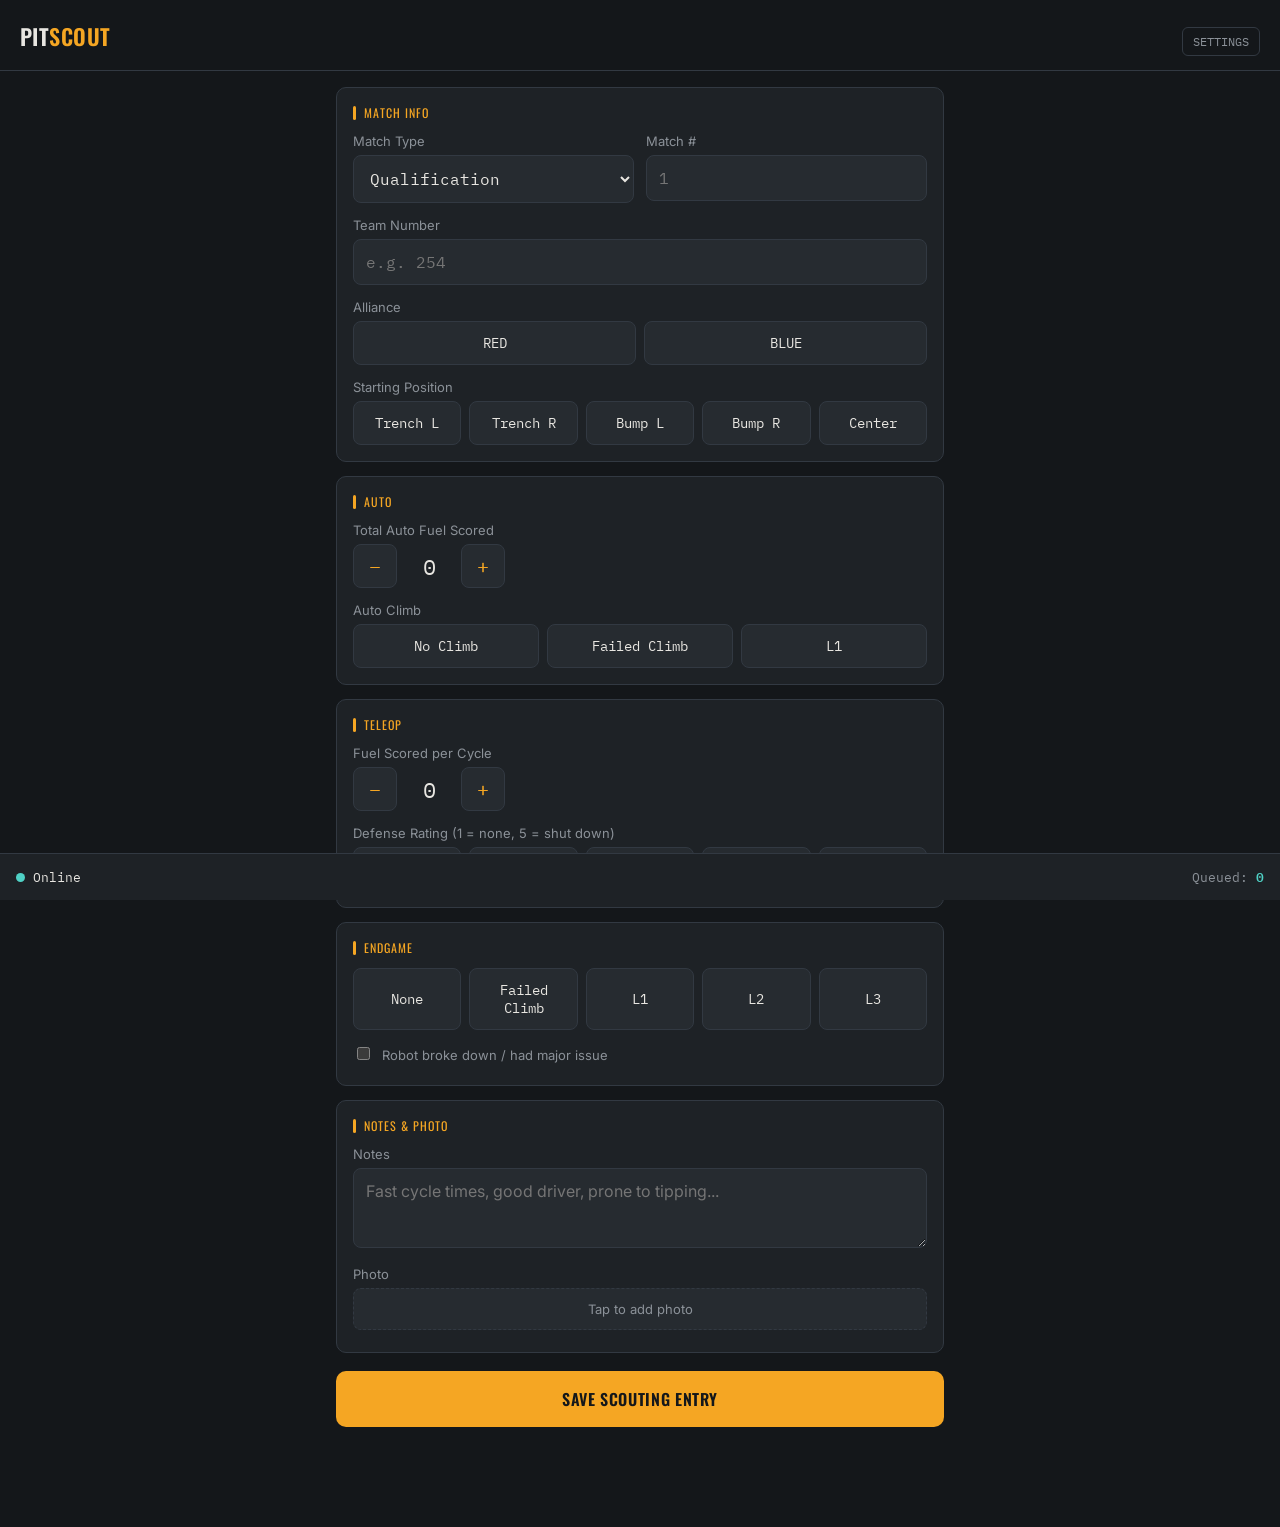
==== index.html @ bab29b84 "Add files via upload" ====
<!DOCTYPE html>
<html lang="en">
<head>
<meta charset="UTF-8" />
<meta name="viewport" content="width=device-width, initial-scale=1, maximum-scale=1, user-scalable=no" />
<meta name="theme-color" content="#14171A" />
<title>FRC Scouting</title>
<link rel="manifest" href="manifest.json" />
<link rel="stylesheet" href="styles.css" />
</head>
<body>

<header class="app-header">
  <div class="brand">Pit<span>Scout</span></div>
  <button class="settings-btn" id="settingsBtn">SETTINGS</button>
</header>

<main>
  <form id="scoutForm">

    <div class="card">
      <p class="card-label">Match Info</p>
      <div class="row-2">
        <div class="field">
          <label for="matchType">Match Type</label>
          <select id="matchType">
            <option value="Qual">Qualification</option>
            <option value="Playoff">Playoff</option>
            <option value="Practice">Practice</option>
          </select>
        </div>
        <div class="field">
          <label for="matchNumber">Match #</label>
          <input type="number" id="matchNumber" inputmode="numeric" placeholder="1" required />
        </div>
      </div>
      <div class="field">
        <label for="teamNumber">Team Number</label>
        <input type="number" id="teamNumber" inputmode="numeric" placeholder="e.g. 254" required />
      </div>
      <div class="field">
        <label>Alliance</label>
        <div class="toggle-group" id="allianceGroup">
          <button type="button" class="toggle-btn alliance-red" data-value="red">RED</button>
          <button type="button" class="toggle-btn alliance-blue" data-value="blue">BLUE</button>
        </div>
      </div>
      <div class="field" style="margin-bottom:0">
        <label>Starting Position</label>
        <div class="toggle-group" id="startingPositionGroup">
          <button type="button" class="toggle-btn" data-value="Trench (left)">Trench L</button>
          <button type="button" class="toggle-btn" data-value="Trench (right)">Trench R</button>
          <button type="button" class="toggle-btn" data-value="Bump (left)">Bump L</button>
          <button type="button" class="toggle-btn" data-value="Bump (right)">Bump R</button>
          <button type="button" class="toggle-btn" data-value="Center">Center</button>
        </div>
      </div>
    </div>

    <div class="card">
      <p class="card-label">Auto</p>
      <div class="field">
        <label>Total Auto Fuel Scored</label>
        <div class="stepper">
          <button type="button" data-target="autoScore" data-delta="-1">−</button>
          <span class="value" id="autoScoreVal">0</span>
          <button type="button" data-target="autoScore" data-delta="1">+</button>
        </div>
      </div>
      <div class="field" style="margin-bottom:0">
        <label>Auto Climb</label>
        <div class="toggle-group" id="autoClimbGroup">
          <button type="button" class="toggle-btn" data-value="No Climb">No Climb</button>
          <button type="button" class="toggle-btn" data-value="Failed Climb">Failed Climb</button>
          <button type="button" class="toggle-btn" data-value="L1">L1</button>
        </div>
      </div>
    </div>

    <div class="card">
      <p class="card-label">Teleop</p>
      <div class="field">
        <label>Fuel Scored per Cycle</label>
        <div class="stepper">
          <button type="button" data-target="teleopScore" data-delta="-1">−</button>
          <span class="value" id="teleopScoreVal">0</span>
          <button type="button" data-target="teleopScore" data-delta="1">+</button>
        </div>
      </div>
      <div class="field">
        <label>Defense Rating (1 = none, 5 = shut down)</label>
        <div class="toggle-group" id="defenseGroup">
          <button type="button" class="toggle-btn" data-value="1">1</button>
          <button type="button" class="toggle-btn" data-value="2">2</button>
          <button type="button" class="toggle-btn" data-value="3">3</button>
          <button type="button" class="toggle-btn" data-value="4">4</button>
          <button type="button" class="toggle-btn" data-value="5">5</button>
        </div>
      </div>
    </div>

    <div class="card">
      <p class="card-label">Endgame</p>
      <div class="field">
        <div class="toggle-group" id="endgameGroup">
          <button type="button" class="toggle-btn" data-value="None">None</button>
          <button type="button" class="toggle-btn" data-value="Failed Climb">Failed Climb</button>
          <button type="button" class="toggle-btn" data-value="L1">L1</button>
          <button type="button" class="toggle-btn" data-value="L2">L2</button>
          <button type="button" class="toggle-btn" data-value="L3">L3</button>
        </div>
      </div>
      <div class="field" style="margin-bottom:0">
        <label>
          <input type="checkbox" id="brokeDown" style="width:auto;display:inline-block;margin-right:8px;" />
          Robot broke down / had major issue
        </label>
      </div>
    </div>

    <div class="card">
      <p class="card-label">Notes &amp; Photo</p>
      <div class="field">
        <label for="notes">Notes</label>
        <textarea id="notes" placeholder="Fast cycle times, good driver, prone to tipping..."></textarea>
      </div>
      <div class="field" style="margin-bottom:0">
        <label>Photo</label>
        <div class="photo-input-wrap">
          <label class="photo-btn" for="photoInput">Tap to add photo</label>
          <input type="file" id="photoInput" accept="image/*" capture="environment" style="display:none" />
          <img id="photoPreview" class="photo-preview" alt="preview" />
        </div>
      </div>
    </div>

    <button type="submit" class="submit-btn">Save Scouting Entry</button>
  </form>
</main>

<div class="telemetry-bar">
  <div class="telemetry-status">
    <span class="status-dot" id="statusDot"></span>
    <span id="statusText">Offline</span>
  </div>
  <div class="telemetry-queue">
    Queued: <span class="count zero" id="queueCount">0</span>
  </div>
</div>

<div class="toast" id="toast"></div>

<div class="modal-overlay" id="settingsModal">
  <div class="modal">
    <h2>Settings</h2>
    <div class="field">
      <label for="scouterName">Your Name</label>
      <input type="text" id="scouterName" placeholder="e.g. Jordan" />
    </div>
    <div class="field">
      <label for="eventKey">Event Key (TBA code, optional)</label>
      <input type="text" id="eventKey" placeholder="e.g. 2026txaus" />
    </div>
    <div class="field" style="margin-bottom:0">
      <label for="apiUrl">Apps Script Web App URL</label>
      <input type="text" id="apiUrl" placeholder="https://script.google.com/macros/s/.../exec" />
      <p class="field-hint">Paste the deployment URL from the backend setup.</p>
      <label for="apiSecret">Shared Secret</label>
      <input type="text" id="apiSecret" placeholder="must match SHARED_SECRET in Code.gs" />
    </div>
    <div class="modal-actions">
      <button type="button" class="cancel-btn" id="settingsCancel">Cancel</button>
      <button type="button" class="save-btn" id="settingsSave">Save</button>
    </div>
  </div>
</div>

<script src="app.js"></script>
</body>
</html>
---- styles.css ----
@import url('https://fonts.googleapis.com/css2?family=Oswald:wght@400;500;600;700&family=IBM+Plex+Mono:wght@400;500;600&family=Inter:wght@400;500;600&display=swap');

:root {
  --bg: #14171a;
  --surface: #1e2226;
  --surface-raised: #262b30;
  --border: #323942;
  --text: #e8e6e1;
  --text-dim: #8b9198;
  --amber: #f5a623;
  --amber-dim: #a9741a;
  --cyan: #4fd1c5;
  --red: #e85d4c;

  --font-display: 'Oswald', 'Arial Narrow', sans-serif;
  --font-body: 'Inter', -apple-system, 'Segoe UI', Roboto, sans-serif;
  --font-mono: 'IBM Plex Mono', 'SF Mono', ui-monospace, monospace;

  color-scheme: dark;
}

* {
  box-sizing: border-box;
}

html, body {
  margin: 0;
  padding: 0;
  background: var(--bg);
  color: var(--text);
  font-family: var(--font-body);
  -webkit-tap-highlight-color: transparent;
}

body {
  padding-bottom: 84px; /* room for the telemetry bar */
  min-height: 100vh;
}

/* ---------- Header ---------- */

header.app-header {
  padding: 20px 20px 14px;
  border-bottom: 1px solid var(--border);
  display: flex;
  align-items: baseline;
  justify-content: space-between;
}

header.app-header .brand {
  font-family: var(--font-display);
  font-weight: 600;
  font-size: 22px;
  letter-spacing: 0.02em;
  text-transform: uppercase;
}

header.app-header .brand span {
  color: var(--amber);
}

header.app-header .settings-btn {
  background: none;
  border: 1px solid var(--border);
  color: var(--text-dim);
  border-radius: 6px;
  padding: 6px 10px;
  font-family: var(--font-mono);
  font-size: 12px;
  cursor: pointer;
}

/* ---------- Layout ---------- */

main {
  padding: 16px;
  max-width: 640px;
  margin: 0 auto;
}

.card {
  background: var(--surface);
  border: 1px solid var(--border);
  border-radius: 10px;
  padding: 16px;
  margin-bottom: 14px;
}

.card-label {
  font-family: var(--font-display);
  text-transform: uppercase;
  letter-spacing: 0.08em;
  font-size: 12px;
  color: var(--amber);
  margin: 0 0 12px;
  display: flex;
  align-items: center;
  gap: 8px;
}

.card-label::before {
  content: '';
  width: 3px;
  height: 14px;
  background: var(--amber);
  display: inline-block;
  border-radius: 2px;
}

/* ---------- Form fields ---------- */

.field {
  margin-bottom: 14px;
}

.field:last-child {
  margin-bottom: 0;
}

.field label {
  display: block;
  font-size: 13px;
  color: var(--text-dim);
  margin-bottom: 6px;
}

.field input[type="text"],
.field input[type="number"],
.field select,
.field textarea {
  width: 100%;
  background: var(--surface-raised);
  border: 1px solid var(--border);
  color: var(--text);
  border-radius: 8px;
  padding: 12px;
  font-size: 16px;
  font-family: var(--font-mono);
}

.field textarea {
  font-family: var(--font-body);
  min-height: 80px;
  resize: vertical;
}

.field input:focus,
.field select:focus,
.field textarea:focus {
  outline: 2px solid var(--amber);
  outline-offset: -1px;
}

.row-2 {
  display: grid;
  grid-template-columns: 1fr 1fr;
  gap: 12px;
}

/* Big touch-friendly toggle buttons for alliance / endgame / rating */

.toggle-group {
  display: flex;
  gap: 8px;
  flex-wrap: wrap;
}

.toggle-btn {
  flex: 1;
  min-width: 64px;
  background: var(--surface-raised);
  border: 1px solid var(--border);
  color: var(--text);
  padding: 12px 8px;
  border-radius: 8px;
  font-family: var(--font-mono);
  font-size: 14px;
  cursor: pointer;
  text-align: center;
}

.toggle-btn.active {
  background: var(--amber);
  border-color: var(--amber);
  color: #14171a;
  font-weight: 600;
}

.toggle-btn.alliance-red.active {
  background: var(--red);
  border-color: var(--red);
  color: #fff;
}

.toggle-btn.alliance-blue.active {
  background: #4a90d9;
  border-color: #4a90d9;
  color: #fff;
}

/* Stepper for score counts */

.stepper {
  display: flex;
  align-items: center;
  gap: 12px;
}

.stepper button {
  width: 44px;
  height: 44px;
  border-radius: 8px;
  border: 1px solid var(--border);
  background: var(--surface-raised);
  color: var(--amber);
  font-size: 20px;
  font-family: var(--font-mono);
  cursor: pointer;
}

.stepper .value {
  font-family: var(--font-mono);
  font-size: 22px;
  min-width: 40px;
  text-align: center;
}

/* Photo capture */

.photo-input-wrap {
  display: flex;
  gap: 10px;
  align-items: center;
}

.photo-btn {
  background: var(--surface-raised);
  border: 1px dashed var(--border);
  color: var(--text-dim);
  border-radius: 8px;
  padding: 12px;
  font-size: 13px;
  cursor: pointer;
  flex: 1;
  text-align: center;
}

.photo-preview {
  width: 56px;
  height: 56px;
  border-radius: 8px;
  object-fit: cover;
  border: 1px solid var(--border);
  display: none;
}

/* Submit button */

.submit-btn {
  width: 100%;
  background: var(--amber);
  color: #14171a;
  border: none;
  border-radius: 10px;
  padding: 16px;
  font-family: var(--font-display);
  font-size: 16px;
  font-weight: 600;
  text-transform: uppercase;
  letter-spacing: 0.04em;
  cursor: pointer;
  margin-top: 4px;
}

.submit-btn:active {
  transform: scale(0.99);
}

/* ---------- Telemetry bar (signature element) ---------- */

.telemetry-bar {
  position: fixed;
  bottom: 0;
  left: 0;
  right: 0;
  background: var(--surface);
  border-top: 1px solid var(--border);
  padding: 12px 16px;
  display: flex;
  align-items: center;
  justify-content: space-between;
  font-family: var(--font-mono);
  font-size: 13px;
  z-index: 20;
}

.telemetry-status {
  display: flex;
  align-items: center;
  gap: 8px;
}

.status-dot {
  width: 9px;
  height: 9px;
  border-radius: 50%;
  background: var(--red);
  box-shadow: 0 0 0 0 rgba(232, 93, 76, 0.6);
  animation: pulse 2s infinite;
}

.status-dot.online {
  background: var(--cyan);
  box-shadow: 0 0 0 0 rgba(79, 209, 197, 0.6);
}

@keyframes pulse {
  0% { box-shadow: 0 0 0 0 currentColor; opacity: 1; }
  70% { box-shadow: 0 0 0 8px transparent; opacity: 0.7; }
  100% { box-shadow: 0 0 0 0 transparent; opacity: 1; }
}

@media (prefers-reduced-motion: reduce) {
  .status-dot { animation: none; }
}

.telemetry-queue {
  color: var(--text-dim);
}

.telemetry-queue .count {
  color: var(--amber);
  font-weight: 600;
}

.telemetry-queue .count.zero {
  color: var(--cyan);
}

/* ---------- Toast ---------- */

.toast {
  position: fixed;
  bottom: 76px;
  left: 50%;
  transform: translateX(-50%) translateY(20px);
  background: var(--surface-raised);
  border: 1px solid var(--border);
  color: var(--text);
  padding: 10px 16px;
  border-radius: 8px;
  font-size: 13px;
  opacity: 0;
  pointer-events: none;
  transition: opacity 0.25s ease, transform 0.25s ease;
  z-index: 30;
  max-width: 90%;
  text-align: center;
}

.toast.show {
  opacity: 1;
  transform: translateX(-50%) translateY(0);
}

/* ---------- Settings modal ---------- */

.modal-overlay {
  position: fixed;
  inset: 0;
  background: rgba(0, 0, 0, 0.6);
  display: none;
  align-items: center;
  justify-content: center;
  z-index: 40;
  padding: 20px;
}

.modal-overlay.show {
  display: flex;
}

.modal {
  background: var(--surface);
  border: 1px solid var(--border);
  border-radius: 12px;
  padding: 20px;
  width: 100%;
  max-width: 420px;
}

.modal h2 {
  font-family: var(--font-display);
  text-transform: uppercase;
  font-size: 16px;
  letter-spacing: 0.05em;
  margin: 0 0 16px;
  color: var(--amber);
}

.modal .field-hint {
  font-size: 12px;
  color: var(--text-dim);
  margin-top: -8px;
  margin-bottom: 14px;
}

.modal-actions {
  display: flex;
  gap: 10px;
  margin-top: 16px;
}

.modal-actions button {
  flex: 1;
  padding: 12px;
  border-radius: 8px;
  border: 1px solid var(--border);
  font-family: var(--font-mono);
  cursor: pointer;
}

.modal-actions .save-btn {
  background: var(--amber);
  color: #14171a;
  border: none;
  font-weight: 600;
}

.modal-actions .cancel-btn {
  background: transparent;
  color: var(--text-dim);
}
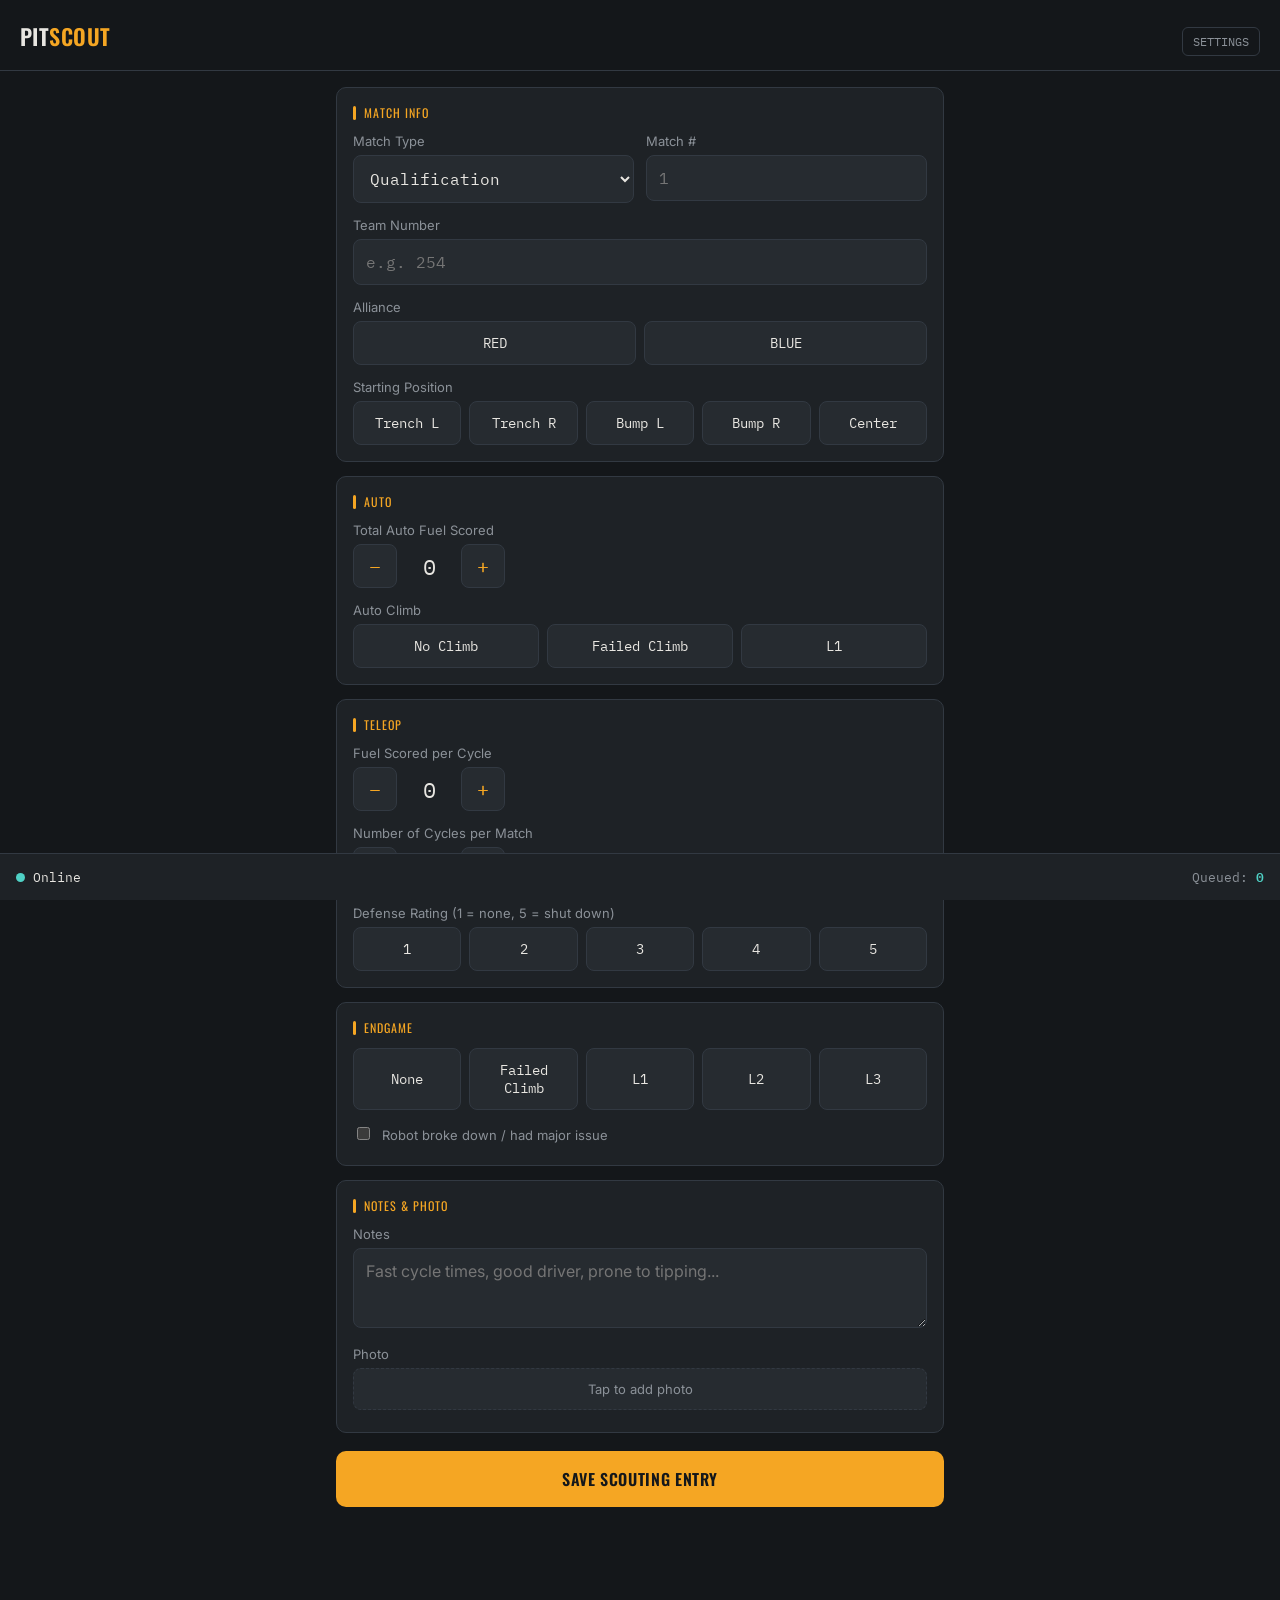
==== commit 81e9d4d3: "Add files via upload" ====
--- a/index.html
+++ b/index.html
@@ -85,6 +85,14 @@
           <button type="button" data-target="teleopScore" data-delta="-1">−</button>
           <span class="value" id="teleopScoreVal">0</span>
           <button type="button" data-target="teleopScore" data-delta="1">+</button>
+        </div>
+      </div>
+      <div class="field">
+        <label>Number of Cycles per Match</label>
+        <div class="stepper">
+          <button type="button" data-target="cyclesPerMatch" data-delta="-1">−</button>
+          <span class="value" id="cyclesPerMatchVal">0</span>
+          <button type="button" data-target="cyclesPerMatch" data-delta="1">+</button>
         </div>
       </div>
       <div class="field">
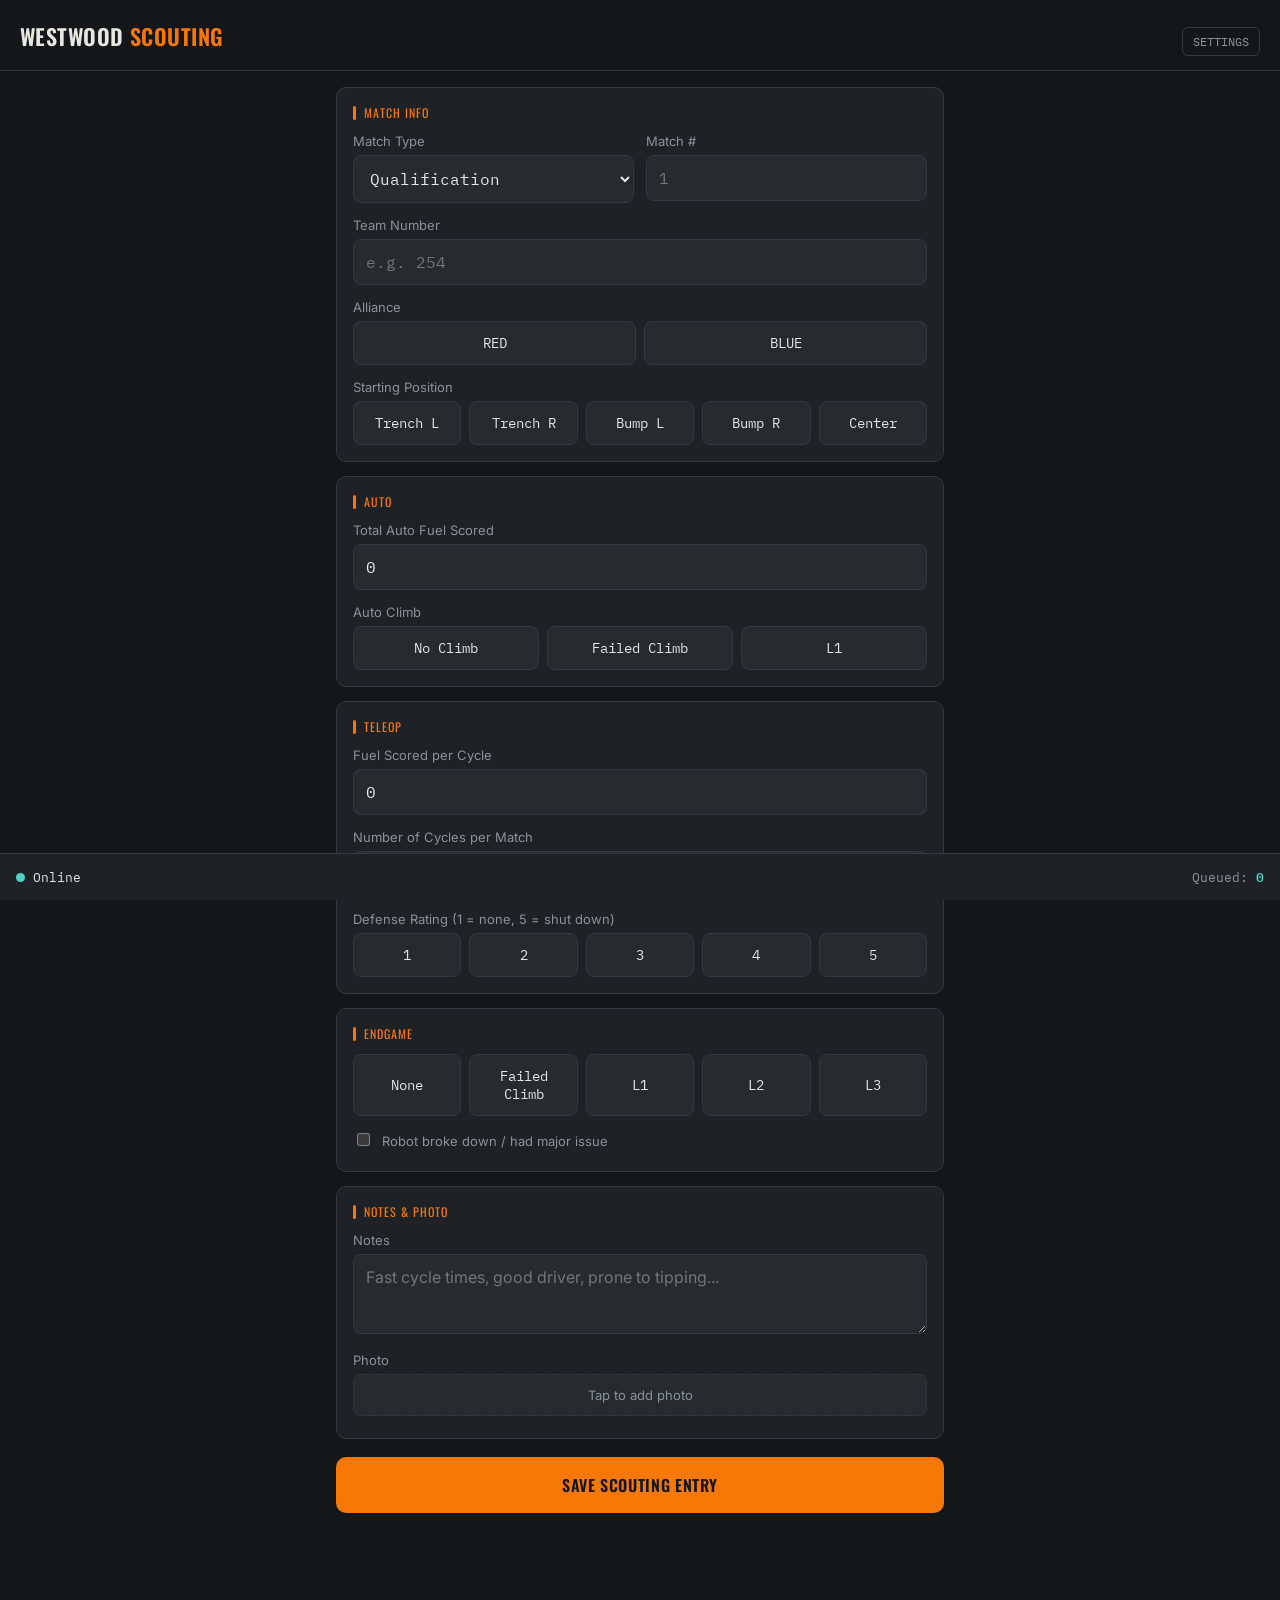
==== commit 47e4eb84: "Add files via upload" ====
--- a/index.html
+++ b/index.html
@@ -11,7 +11,7 @@
 <body>
 
 <header class="app-header">
-  <div class="brand">Pit<span>Scout</span></div>
+  <div class="brand">Westwood <span>Scouting</span></div>
   <button class="settings-btn" id="settingsBtn">SETTINGS</button>
 </header>
 
@@ -60,12 +60,8 @@
     <div class="card">
       <p class="card-label">Auto</p>
       <div class="field">
-        <label>Total Auto Fuel Scored</label>
-        <div class="stepper">
-          <button type="button" data-target="autoScore" data-delta="-1">−</button>
-          <span class="value" id="autoScoreVal">0</span>
-          <button type="button" data-target="autoScore" data-delta="1">+</button>
-        </div>
+        <label for="autoScoreVal">Total Auto Fuel Scored</label>
+        <input type="number" id="autoScoreVal" inputmode="numeric" min="0" value="0" />
       </div>
       <div class="field" style="margin-bottom:0">
         <label>Auto Climb</label>
@@ -80,20 +76,12 @@
     <div class="card">
       <p class="card-label">Teleop</p>
       <div class="field">
-        <label>Fuel Scored per Cycle</label>
-        <div class="stepper">
-          <button type="button" data-target="teleopScore" data-delta="-1">−</button>
-          <span class="value" id="teleopScoreVal">0</span>
-          <button type="button" data-target="teleopScore" data-delta="1">+</button>
-        </div>
+        <label for="teleopScoreVal">Fuel Scored per Cycle</label>
+        <input type="number" id="teleopScoreVal" inputmode="numeric" min="0" value="0" />
       </div>
       <div class="field">
-        <label>Number of Cycles per Match</label>
-        <div class="stepper">
-          <button type="button" data-target="cyclesPerMatch" data-delta="-1">−</button>
-          <span class="value" id="cyclesPerMatchVal">0</span>
-          <button type="button" data-target="cyclesPerMatch" data-delta="1">+</button>
-        </div>
+        <label for="cyclesPerMatchVal">Number of Cycles per Match</label>
+        <input type="number" id="cyclesPerMatchVal" inputmode="numeric" min="0" value="0" />
       </div>
       <div class="field">
         <label>Defense Rating (1 = none, 5 = shut down)</label>
@@ -162,8 +150,8 @@
   <div class="modal">
     <h2>Settings</h2>
     <div class="field">
-      <label for="scouterName">Your Name</label>
-      <input type="text" id="scouterName" placeholder="e.g. Jordan" />
+      <label for="scouterName">Your Name (required)</label>
+      <input type="text" id="scouterName" placeholder="e.g. Jordan" required />
     </div>
     <div class="field">
       <label for="eventKey">Event Key (TBA code, optional)</label>
--- a/styles.css
+++ b/styles.css
@@ -7,7 +7,7 @@
   --border: #323942;
   --text: #e8e6e1;
   --text-dim: #8b9198;
-  --amber: #f5a623;
+  --amber: #f77707;
   --amber-dim: #a9741a;
   --cyan: #4fd1c5;
   --red: #e85d4c;
@@ -196,33 +196,6 @@
   background: #4a90d9;
   border-color: #4a90d9;
   color: #fff;
-}
-
-/* Stepper for score counts */
-
-.stepper {
-  display: flex;
-  align-items: center;
-  gap: 12px;
-}
-
-.stepper button {
-  width: 44px;
-  height: 44px;
-  border-radius: 8px;
-  border: 1px solid var(--border);
-  background: var(--surface-raised);
-  color: var(--amber);
-  font-size: 20px;
-  font-family: var(--font-mono);
-  cursor: pointer;
-}
-
-.stepper .value {
-  font-family: var(--font-mono);
-  font-size: 22px;
-  min-width: 40px;
-  text-align: center;
 }
 
 /* Photo capture */
